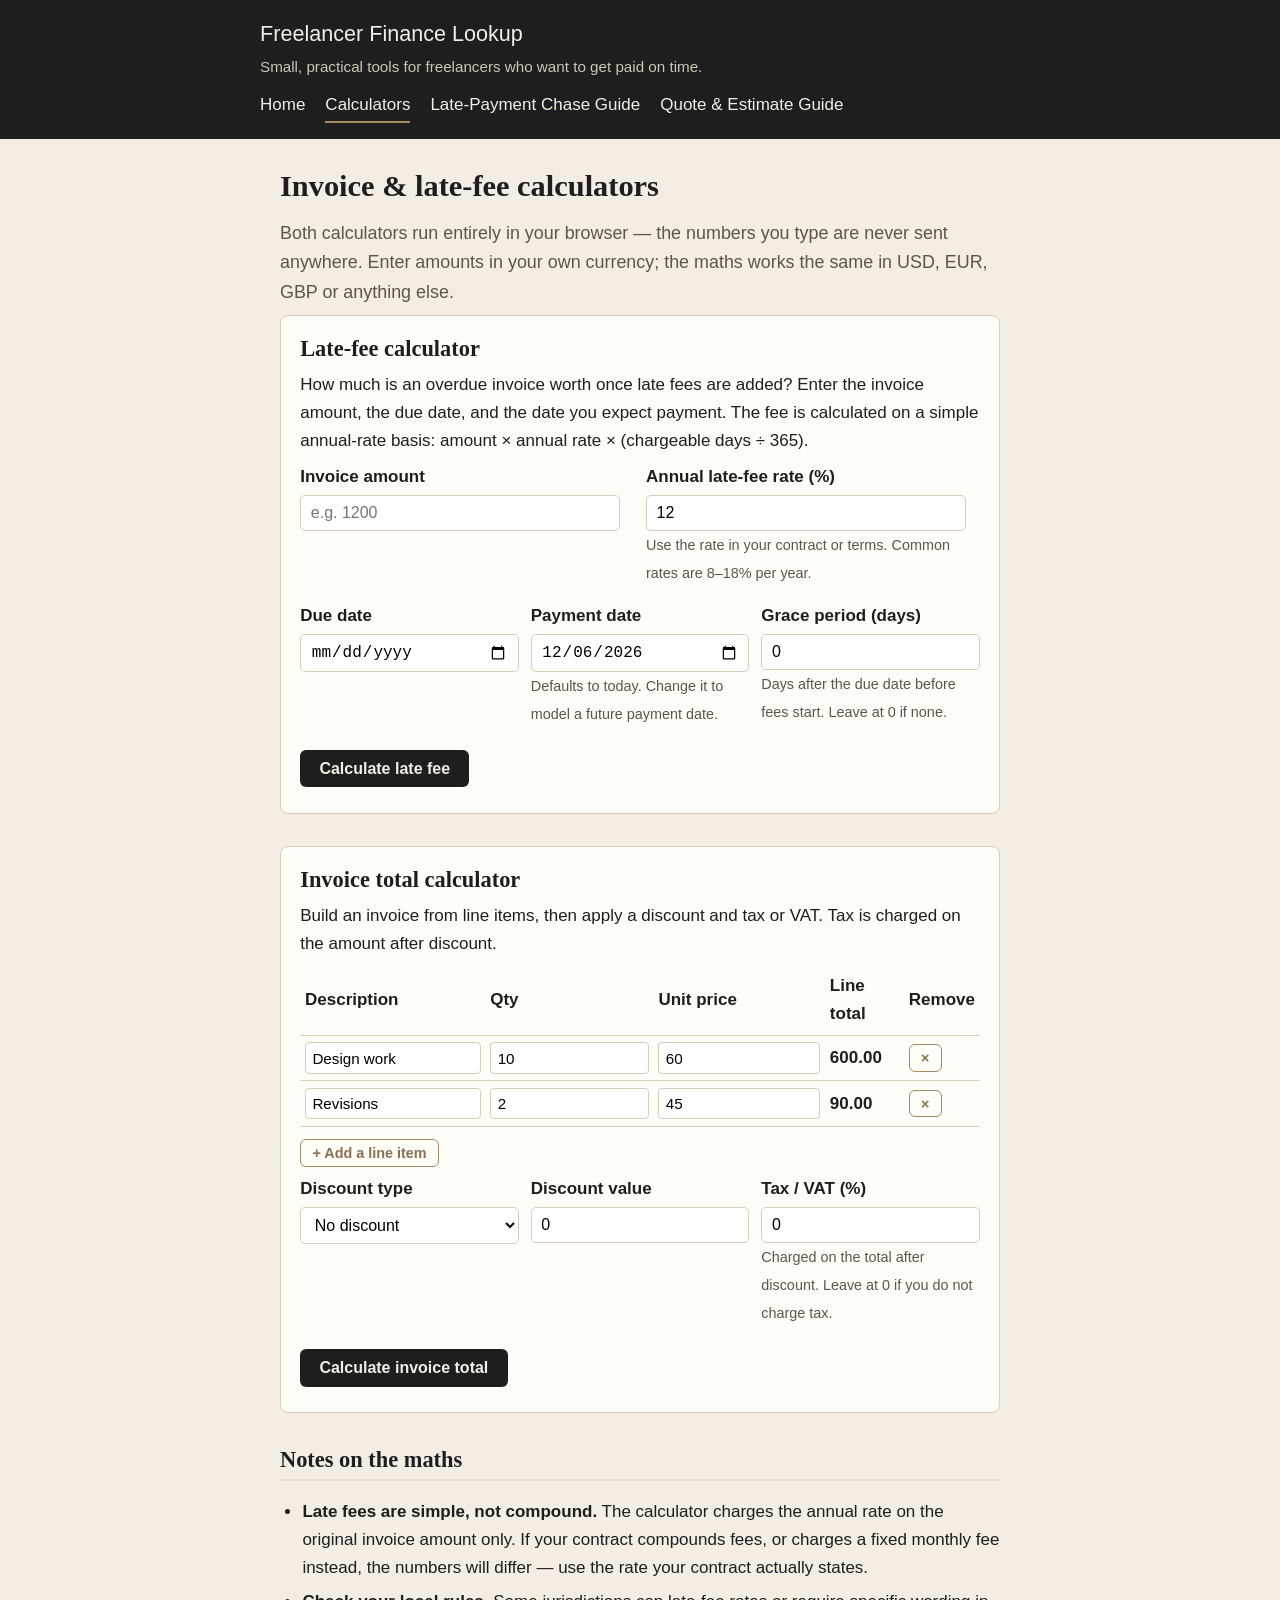
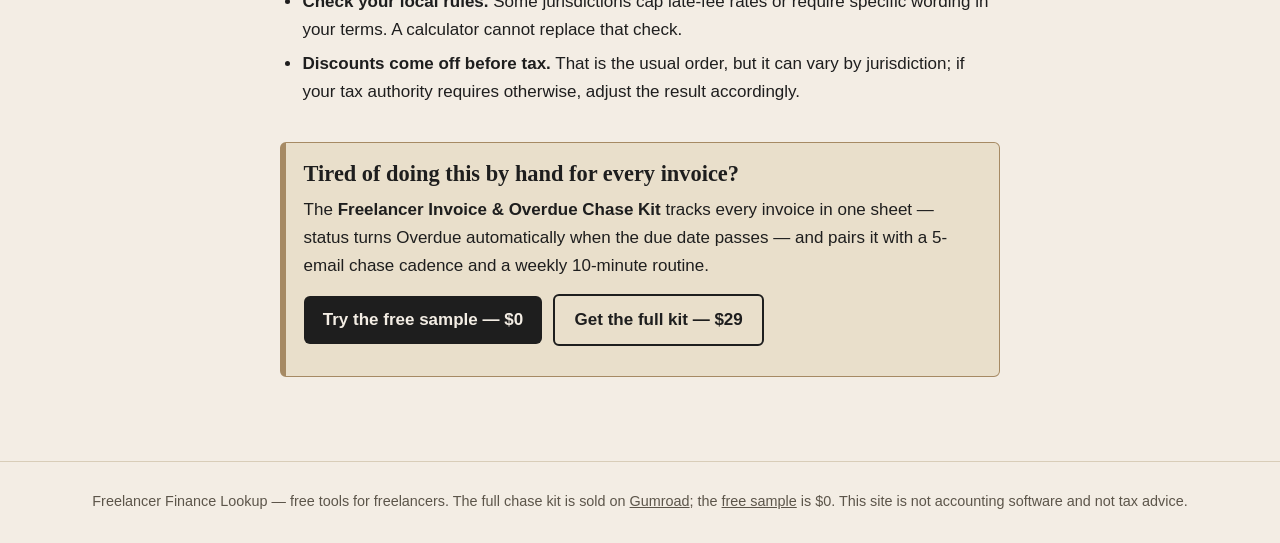
==== calculators.html @ ab3d8804 "Initial site: freelancer invoice tools" ====
<!DOCTYPE html>
<html lang="en">
<head>
<meta charset="utf-8">
<meta name="viewport" content="width=device-width, initial-scale=1">
<title>Invoice &amp; Late-Fee Calculators for Freelancers — Freelancer Finance Lookup</title>
<meta name="description" content="Free calculators for freelancers: work out late fees on an overdue invoice from the due date and your annual rate, and build an invoice total with line items, discount and tax or VAT.">
<link rel="stylesheet" href="styles.css">
</head>
<body>
<header class="site-header">
  <div class="wrap">
    <p class="site-title"><a href="index.html">Freelancer Finance Lookup</a></p>
    <p class="site-tagline">Small, practical tools for freelancers who want to get paid on time.</p>
    <nav class="site-nav" aria-label="Main navigation">
      <a href="index.html">Home</a>
      <a href="calculators.html" aria-current="page">Calculators</a>
      <a href="chase-guide.html">Late-Payment Chase Guide</a>
      <a href="quote-guide.html">Quote &amp; Estimate Guide</a>
    </nav>
  </div>
</header>

<main>
  <h1>Invoice &amp; late-fee calculators</h1>
  <p class="lede">Both calculators run entirely in your browser — the numbers you type are never sent anywhere. Enter amounts in your own currency; the maths works the same in USD, EUR, GBP or anything else.</p>

  <section class="calc" aria-labelledby="late-fee-heading">
    <h2 id="late-fee-heading">Late-fee calculator</h2>
    <p>How much is an overdue invoice worth once late fees are added? Enter the invoice amount, the due date, and the date you expect payment. The fee is calculated on a simple annual-rate basis: amount &times; annual rate &times; (chargeable days &divide; 365).</p>
    <form id="late-fee-form">
      <div class="field-row">
        <div class="field">
          <label for="lf-amount">Invoice amount</label>
          <input type="number" id="lf-amount" min="0" step="0.01" placeholder="e.g. 1200" required>
        </div>
        <div class="field">
          <label for="lf-rate">Annual late-fee rate (%)</label>
          <input type="number" id="lf-rate" min="0" step="0.1" value="12" required>
          <span class="hint">Use the rate in your contract or terms. Common rates are 8–18% per year.</span>
        </div>
      </div>
      <div class="field-row">
        <div class="field">
          <label for="lf-due">Due date</label>
          <input type="date" id="lf-due" required>
        </div>
        <div class="field">
          <label for="lf-paid">Payment date</label>
          <input type="date" id="lf-paid" required>
          <span class="hint">Defaults to today. Change it to model a future payment date.</span>
        </div>
        <div class="field">
          <label for="lf-grace">Grace period (days)</label>
          <input type="number" id="lf-grace" min="0" step="1" value="0">
          <span class="hint">Days after the due date before fees start. Leave at 0 if none.</span>
        </div>
      </div>
      <p><button type="submit">Calculate late fee</button></p>
    </form>
    <div class="result" id="late-fee-result" hidden aria-live="polite"></div>
  </section>

  <section class="calc" aria-labelledby="invoice-total-heading">
    <h2 id="invoice-total-heading">Invoice total calculator</h2>
    <p>Build an invoice from line items, then apply a discount and tax or VAT. Tax is charged on the amount after discount.</p>
    <form id="invoice-form">
      <table class="line-items" aria-label="Invoice line items">
        <thead>
          <tr>
            <th scope="col">Description</th>
            <th scope="col">Qty</th>
            <th scope="col">Unit price</th>
            <th scope="col">Line total</th>
            <th scope="col"><span class="hint">Remove</span></th>
          </tr>
        </thead>
        <tbody id="line-items-body">
          <tr>
            <td><input type="text" value="Design work" aria-label="Line item description"></td>
            <td><input type="number" class="qty" min="0" step="0.01" value="10" aria-label="Quantity"></td>
            <td><input type="number" class="price" min="0" step="0.01" value="60" aria-label="Unit price"></td>
            <td class="line-total">600.00</td>
            <td><button type="button" class="small remove-row" aria-label="Remove this line">&times;</button></td>
          </tr>
          <tr>
            <td><input type="text" value="Revisions" aria-label="Line item description"></td>
            <td><input type="number" class="qty" min="0" step="0.01" value="2" aria-label="Quantity"></td>
            <td><input type="number" class="price" min="0" step="0.01" value="45" aria-label="Unit price"></td>
            <td class="line-total">90.00</td>
            <td><button type="button" class="small remove-row" aria-label="Remove this line">&times;</button></td>
          </tr>
        </tbody>
      </table>
      <p><button type="button" class="small" id="add-row">+ Add a line item</button></p>
      <div class="field-row">
        <div class="field">
          <label for="inv-discount-type">Discount type</label>
          <select id="inv-discount-type">
            <option value="none">No discount</option>
            <option value="percent">Percentage (%)</option>
            <option value="fixed">Fixed amount</option>
          </select>
        </div>
        <div class="field">
          <label for="inv-discount-value">Discount value</label>
          <input type="number" id="inv-discount-value" min="0" step="0.01" value="0">
        </div>
        <div class="field">
          <label for="inv-tax">Tax / VAT (%)</label>
          <input type="number" id="inv-tax" min="0" step="0.1" value="0">
          <span class="hint">Charged on the total after discount. Leave at 0 if you do not charge tax.</span>
        </div>
      </div>
      <p><button type="submit">Calculate invoice total</button></p>
    </form>
    <div class="result" id="invoice-result" hidden aria-live="polite"></div>
  </section>

  <section aria-labelledby="notes-heading">
    <h2 id="notes-heading">Notes on the maths</h2>
    <ul>
      <li><strong>Late fees are simple, not compound.</strong> The calculator charges the annual rate on the original invoice amount only. If your contract compounds fees, or charges a fixed monthly fee instead, the numbers will differ — use the rate your contract actually states.</li>
      <li><strong>Check your local rules.</strong> Some jurisdictions cap late-fee rates or require specific wording in your terms. A calculator cannot replace that check.</li>
      <li><strong>Discounts come off before tax.</strong> That is the usual order, but it can vary by jurisdiction; if your tax authority requires otherwise, adjust the result accordingly.</li>
    </ul>
  </section>

  <section class="cta" aria-labelledby="kit-heading">
    <h2 id="kit-heading">Tired of doing this by hand for every invoice?</h2>
    <p>The <strong>Freelancer Invoice &amp; Overdue Chase Kit</strong> tracks every invoice in one sheet — status turns Overdue automatically when the due date passes — and pairs it with a 5-email chase cadence and a weekly 10-minute routine.</p>
    <p><a class="cta-button" href="https://kitkit2.gumroad.com/l/rjaklp">Try the free sample — $0</a>
    <a class="cta-button secondary" href="https://kitkit2.gumroad.com/l/wztca">Get the full kit — $29</a></p>
  </section>
</main>

<footer class="site-footer">
  <p>Freelancer Finance Lookup — free tools for freelancers. The full chase kit is sold on <a href="https://kitkit2.gumroad.com/l/wztca">Gumroad</a>; the <a href="https://kitkit2.gumroad.com/l/rjaklp">free sample</a> is $0. This site is not accounting software and not tax advice.</p>
</footer>

<script>
/* Pure calculation functions — no DOM access, so they can be tested headlessly. */
function computeLateFee(amount, dueDate, paidDate, annualRatePercent, graceDays) {
  var MS_PER_DAY = 24 * 60 * 60 * 1000;
  var due = new Date(dueDate + "T00:00:00");
  var paid = new Date(paidDate + "T00:00:00");
  if (isNaN(due.getTime()) || isNaN(paid.getTime())) return { error: "Please enter valid dates." };
  if (!(amount >= 0) || !(annualRatePercent >= 0) || !(graceDays >= 0)) {
    return { error: "Amount, rate and grace days must be zero or more." };
  }
  var rawDays = Math.floor((paid.getTime() - due.getTime()) / MS_PER_DAY);
  var daysOverdue = Math.max(0, rawDays);
  var chargeableDays = Math.max(0, daysOverdue - graceDays);
  var fee = amount * (annualRatePercent / 100) * (chargeableDays / 365);
  return {
    daysOverdue: daysOverdue,
    chargeableDays: chargeableDays,
    fee: Math.round(fee * 100) / 100,
    total: Math.round((amount + fee) * 100) / 100
  };
}

function computeInvoiceTotal(lines, discountType, discountValue, taxPercent) {
  var subtotal = 0;
  for (var i = 0; i < lines.length; i++) {
    var qty = lines[i].qty, price = lines[i].price;
    if (!(qty >= 0) || !(price >= 0)) return { error: "Quantities and prices must be zero or more." };
    subtotal += qty * price;
  }
  var discount = 0;
  if (discountType === "percent") {
    if (!(discountValue >= 0) || discountValue > 100) return { error: "A percentage discount must be between 0 and 100." };
    discount = subtotal * (discountValue / 100);
  } else if (discountType === "fixed") {
    if (!(discountValue >= 0)) return { error: "A fixed discount must be zero or more." };
    discount = Math.min(discountValue, subtotal);
  }
  var taxable = subtotal - discount;
  if (!(taxPercent >= 0)) return { error: "Tax rate must be zero or more." };
  var tax = taxable * (taxPercent / 100);
  var round2 = function (n) { return Math.round(n * 100) / 100; };
  return {
    subtotal: round2(subtotal),
    discount: round2(discount),
    tax: round2(tax),
    total: round2(taxable + tax)
  };
}

function money(n) {
  return n.toLocaleString("en-US", { minimumFractionDigits: 2, maximumFractionDigits: 2 });
}

/* DOM wiring — only runs in a browser. */
if (typeof document !== "undefined") {
  document.addEventListener("DOMContentLoaded", function () {
    var today = new Date().toISOString().slice(0, 10);
    var paidInput = document.getElementById("lf-paid");
    if (paidInput && !paidInput.value) paidInput.value = today;

    /* --- Late-fee form --- */
    var lfForm = document.getElementById("late-fee-form");
    var lfResult = document.getElementById("late-fee-result");
    lfForm.addEventListener("submit", function (e) {
      e.preventDefault();
      var amount = parseFloat(document.getElementById("lf-amount").value);
      var rate = parseFloat(document.getElementById("lf-rate").value);
      var grace = parseFloat(document.getElementById("lf-grace").value) || 0;
      var due = document.getElementById("lf-due").value;
      var paid = document.getElementById("lf-paid").value;
      if (isNaN(amount) || isNaN(rate) || !due || !paid) {
        lfResult.hidden = false;
        lfResult.innerHTML = '<p class="error">Please fill in the amount, rate and both dates.</p>';
        return;
      }
      var r = computeLateFee(amount, due, paid, rate, grace);
      lfResult.hidden = false;
      if (r.error) {
        lfResult.innerHTML = '<p class="error">' + r.error + '</p>';
        return;
      }
      if (r.daysOverdue === 0) {
        lfResult.innerHTML = "<p><strong>Not overdue.</strong> The payment date is on or before the due date, so no late fee applies.</p>";
        return;
      }
      lfResult.innerHTML =
        "<dl>" +
        "<dt>Days overdue</dt><dd>" + r.daysOverdue + "</dd>" +
        "<dt>Chargeable days (after grace period)</dt><dd>" + r.chargeableDays + "</dd>" +
        "<dt>Late fee</dt><dd>" + money(r.fee) + "</dd>" +
        "</dl>" +
        '<p class="total-line">Total due: ' + money(r.total) + '</p>';
    });

    /* --- Invoice form --- */
    var invForm = document.getElementById("invoice-form");
    var invResult = document.getElementById("invoice-result");
    var tbody = document.getElementById("line-items-body");

    function refreshLineTotals() {
      var rows = tbody.querySelectorAll("tr");
      rows.forEach(function (row) {
        var qty = parseFloat(row.querySelector(".qty").value) || 0;
        var price = parseFloat(row.querySelector(".price").value) || 0;
        row.querySelector(".line-total").textContent = money(qty * price);
      });
    }
    tbody.addEventListener("input", refreshLineTotals);

    document.getElementById("add-row").addEventListener("click", function () {
      var row = document.createElement("tr");
      row.innerHTML =
        '<td><input type="text" value="" aria-label="Line item description"></td>' +
        '<td><input type="number" class="qty" min="0" step="0.01" value="1" aria-label="Quantity"></td>' +
        '<td><input type="number" class="price" min="0" step="0.01" value="0" aria-label="Unit price"></td>' +
        '<td class="line-total">0.00</td>' +
        '<td><button type="button" class="small remove-row" aria-label="Remove this line">&times;</button></td>';
      tbody.appendChild(row);
    });

    tbody.addEventListener("click", function (e) {
      if (e.target && e.target.classList.contains("remove-row")) {
        var rows = tbody.querySelectorAll("tr");
        if (rows.length > 1) e.target.closest("tr").remove();
      }
    });

    invForm.addEventListener("submit", function (e) {
      e.preventDefault();
      var lines = [];
      tbody.querySelectorAll("tr").forEach(function (row) {
        lines.push({
          qty: parseFloat(row.querySelector(".qty").value),
          price: parseFloat(row.querySelector(".price").value)
        });
      });
      var discountType = document.getElementById("inv-discount-type").value;
      var discountValue = parseFloat(document.getElementById("inv-discount-value").value) || 0;
      var tax = parseFloat(document.getElementById("inv-tax").value);
      if (lines.some(function (l) { return isNaN(l.qty) || isNaN(l.price); }) || isNaN(tax)) {
        invResult.hidden = false;
        invResult.innerHTML = '<p class="error">Please fill in every quantity, price and the tax rate.</p>';
        return;
      }
      var r = computeInvoiceTotal(lines, discountType, discountValue, tax);
      invResult.hidden = false;
      if (r.error) {
        invResult.innerHTML = '<p class="error">' + r.error + '</p>';
        return;
      }
      invResult.innerHTML =
        "<dl>" +
        "<dt>Subtotal</dt><dd>" + money(r.subtotal) + "</dd>" +
        "<dt>Discount</dt><dd>&minus;" + money(r.discount) + "</dd>" +
        "<dt>Tax / VAT</dt><dd>" + money(r.tax) + "</dd>" +
        "</dl>" +
        '<p class="total-line">Invoice total: ' + money(r.total) + '</p>';
    });
  });
}
</script>
</body>
</html>
---- styles.css ----
/* Freelancer Finance Lookup — shared styles.
   Palette: paper #F3EDE4, ink #1E1E1E, tan #A68A64. CSS only, no images. */

:root {
  --paper: #F3EDE4;
  --card: #FFFDF8;
  --ink: #1E1E1E;
  --muted: #5C554A;
  --tan: #A68A64;
  --tan-dark: #8A7050;
  --tan-light: #E9DFCB;
  --border: #D8CDB8;
  --green: #2E6B3A;
}

* { box-sizing: border-box; }

body {
  margin: 0;
  background: var(--paper);
  color: var(--ink);
  font-family: -apple-system, BlinkMacSystemFont, "Segoe UI", Roboto, Helvetica, Arial, sans-serif;
  font-size: 17px;
  line-height: 1.65;
}

h1, h2, h3 {
  font-family: Georgia, "Times New Roman", serif;
  line-height: 1.3;
}

a { color: var(--tan-dark); }
a:hover { color: var(--ink); }

/* --- Header / nav --- */
.site-header {
  background: var(--ink);
  color: var(--paper);
  padding: 1rem 1.25rem;
}
.site-header .wrap {
  max-width: 760px;
  margin: 0 auto;
}
.site-title {
  margin: 0;
  font-size: 1.35rem;
}
.site-title a {
  color: var(--paper);
  text-decoration: none;
}
.site-title a:hover { color: var(--tan-light); }
.site-tagline {
  margin: 0.15rem 0 0.75rem;
  color: #CFC6B4;
  font-size: 0.95rem;
}
.site-nav {
  display: flex;
  flex-wrap: wrap;
  gap: 0.25rem 1.25rem;
}
.site-nav a {
  color: var(--paper);
  text-decoration: none;
  border-bottom: 2px solid transparent;
  padding-bottom: 2px;
}
.site-nav a:hover, .site-nav a[aria-current="page"] {
  border-bottom-color: var(--tan);
}

/* --- Layout --- */
main {
  max-width: 760px;
  margin: 0 auto;
  padding: 1.5rem 1.25rem 3rem;
}
section { margin-bottom: 2.25rem; }
h1 { font-size: 1.9rem; margin: 0.25rem 0 0.75rem; }
h2 { font-size: 1.4rem; margin: 1.75rem 0 0.5rem; border-bottom: 2px solid var(--tan-light); padding-bottom: 0.3rem; }
h3 { font-size: 1.15rem; margin: 1.25rem 0 0.4rem; }
p { margin: 0.5rem 0; }
ul, ol { padding-left: 1.4rem; }
li { margin-bottom: 0.35rem; }
.lede { font-size: 1.12rem; color: var(--muted); }

/* --- Cards (home index) --- */
.tool-grid {
  display: grid;
  grid-template-columns: 1fr;
  gap: 1rem;
}
@media (min-width: 600px) {
  .tool-grid { grid-template-columns: 1fr 1fr; }
}
.tool-card {
  background: var(--card);
  border: 1px solid var(--border);
  border-radius: 8px;
  padding: 1rem 1.1rem;
}
.tool-card h3 { margin-top: 0; }
.tool-card h3 a { color: var(--ink); text-decoration: none; }
.tool-card h3 a:hover { color: var(--tan-dark); }
.tool-card p { margin: 0.3rem 0 0.6rem; font-size: 0.97rem; }

/* --- Product callout --- */
.cta {
  background: var(--tan-light);
  border: 1px solid var(--tan);
  border-left: 6px solid var(--tan);
  border-radius: 6px;
  padding: 1rem 1.1rem;
}
.cta h2, .cta h3 { border: none; margin-top: 0; padding: 0; }
.cta .price { font-weight: bold; }
.cta-button {
  display: inline-block;
  background: var(--ink);
  color: var(--paper);
  text-decoration: none;
  font-weight: bold;
  padding: 0.6rem 1.2rem;
  border-radius: 6px;
  margin: 0.4rem 0.4rem 0.4rem 0;
}
.cta-button:hover { background: var(--tan-dark); color: var(--paper); }
.cta-button.secondary {
  background: transparent;
  color: var(--ink);
  border: 2px solid var(--ink);
}
.cta-button.secondary:hover { background: var(--ink); color: var(--paper); }

/* --- Steps / cadence --- */
.step-list { list-style: none; padding: 0; }
.step-list li {
  background: var(--card);
  border: 1px solid var(--border);
  border-radius: 6px;
  padding: 0.8rem 1rem;
  margin-bottom: 0.75rem;
}
.step-list .step-when {
  display: block;
  font-weight: bold;
  color: var(--tan-dark);
  font-size: 0.95rem;
  text-transform: uppercase;
  letter-spacing: 0.03em;
}

/* --- Forms / calculators --- */
.calc {
  background: var(--card);
  border: 1px solid var(--border);
  border-radius: 8px;
  padding: 1.1rem 1.2rem;
  margin-bottom: 2rem;
}
.calc h2 { border: none; margin-top: 0; padding: 0; }
.field { margin-bottom: 0.9rem; }
.field label { display: block; font-weight: bold; margin-bottom: 0.25rem; }
.field .hint { font-weight: normal; color: var(--muted); font-size: 0.9rem; }
.field input, .field select {
  width: 100%;
  max-width: 320px;
  padding: 0.5rem 0.6rem;
  font-size: 1rem;
  border: 1px solid var(--border);
  border-radius: 5px;
  background: #fff;
}
.field-row { display: flex; flex-wrap: wrap; gap: 0.75rem; }
.field-row .field { flex: 1 1 140px; }
button {
  font-size: 1rem;
  font-weight: bold;
  background: var(--ink);
  color: var(--paper);
  border: none;
  border-radius: 6px;
  padding: 0.6rem 1.2rem;
  cursor: pointer;
}
button:hover { background: var(--tan-dark); }
button.small {
  background: transparent;
  color: var(--tan-dark);
  border: 1px solid var(--tan);
  padding: 0.3rem 0.7rem;
  font-size: 0.9rem;
}
button.small:hover { background: var(--tan-light); color: var(--ink); }
.result {
  margin-top: 1rem;
  padding: 0.9rem 1rem;
  border: 1px solid var(--tan);
  border-left: 6px solid var(--tan);
  border-radius: 6px;
  background: var(--paper);
}
.result[hidden] { display: none; }
.result .total-line { font-size: 1.25rem; font-weight: bold; }
.result dl { margin: 0.4rem 0 0; }
.result dt { font-weight: bold; display: inline; }
.result dt::after { content: ": "; }
.result dd { display: inline; margin: 0; }
.result dd::after { content: ""; display: block; margin-bottom: 0.25rem; }
.error { color: #9B2C2C; font-weight: bold; }

table.line-items { width: 100%; border-collapse: collapse; margin-bottom: 0.75rem; }
table.line-items th, table.line-items td {
  border-bottom: 1px solid var(--border);
  padding: 0.4rem 0.3rem;
  text-align: left;
  vertical-align: middle;
}
table.line-items input { width: 100%; padding: 0.4rem; font-size: 0.95rem; border: 1px solid var(--border); border-radius: 4px; }
table.line-items .line-total { font-weight: bold; white-space: nowrap; }
@media (max-width: 560px) {
  table.line-items th:nth-child(1), table.line-items td:nth-child(1) { width: 34%; }
}

/* --- Footer --- */
.site-footer {
  border-top: 1px solid var(--border);
  padding: 1.25rem;
  color: var(--muted);
  font-size: 0.9rem;
  text-align: center;
}
.site-footer a { color: var(--muted); }
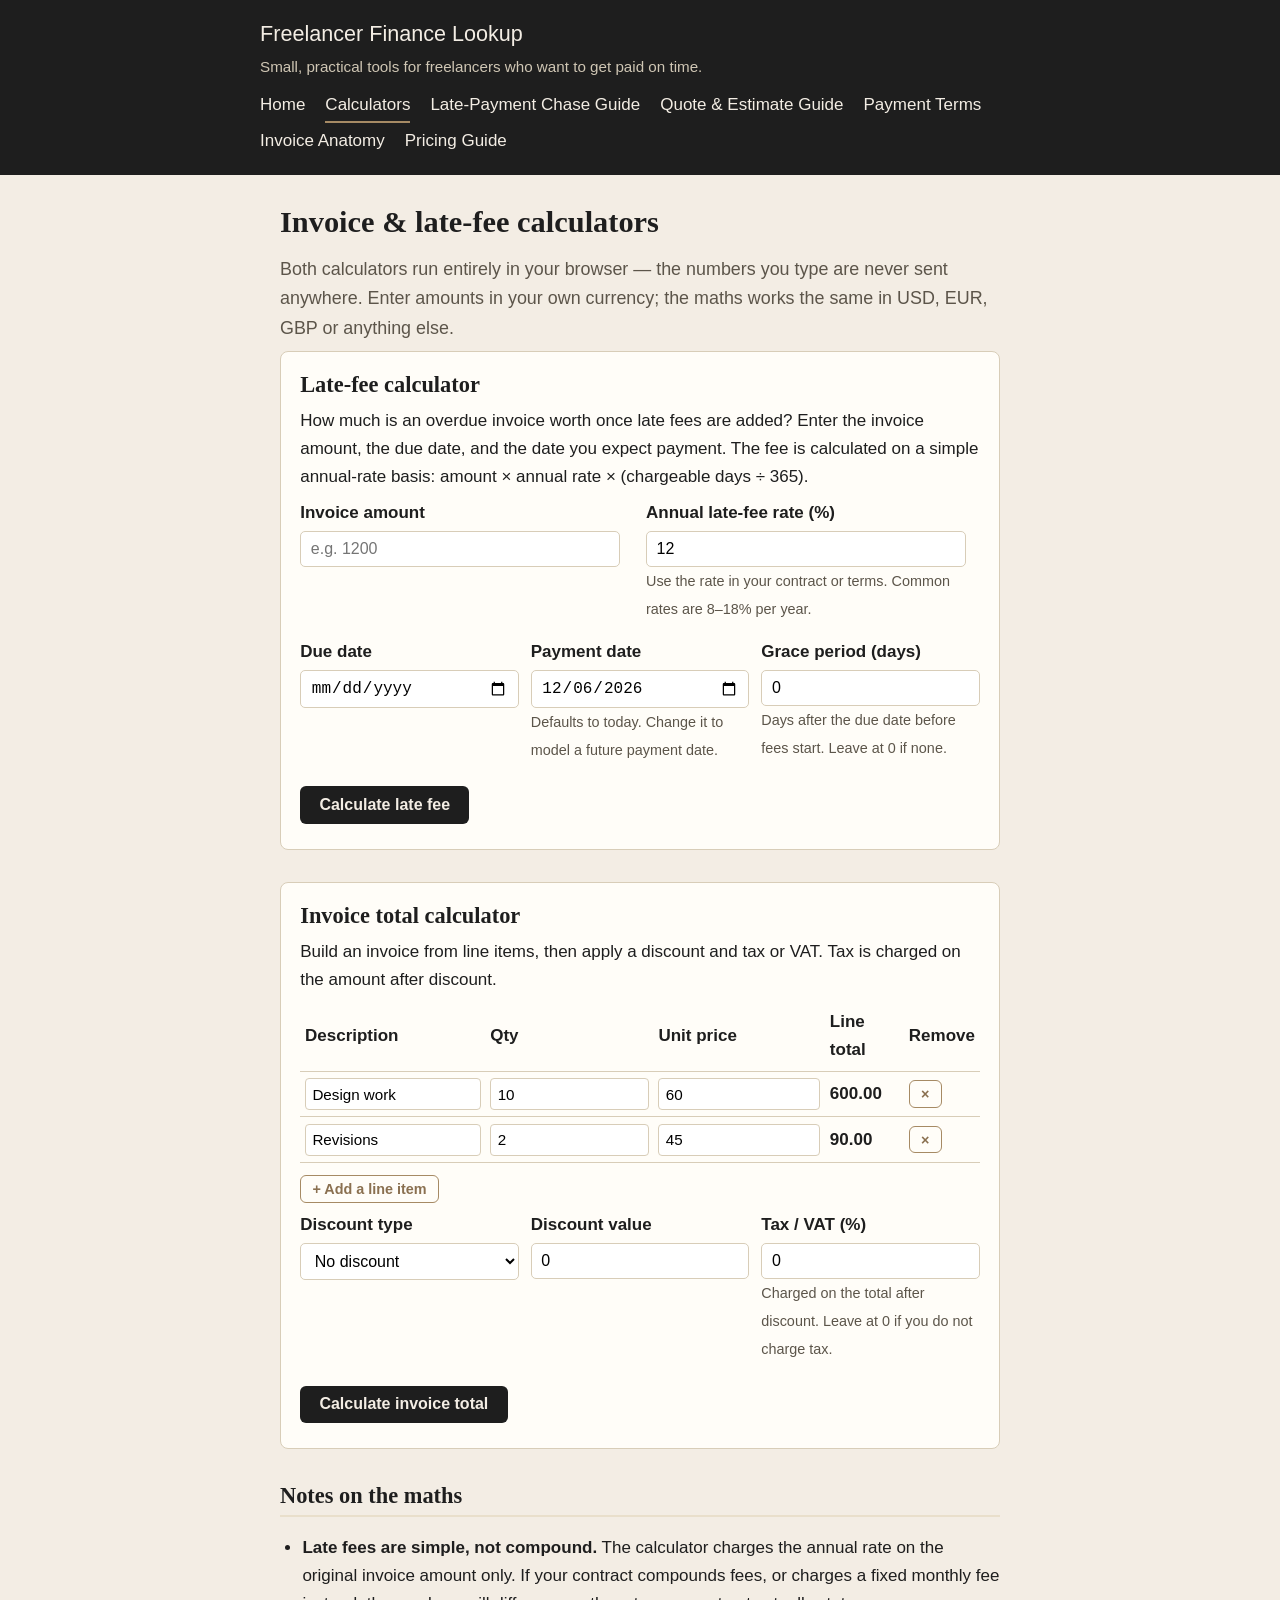
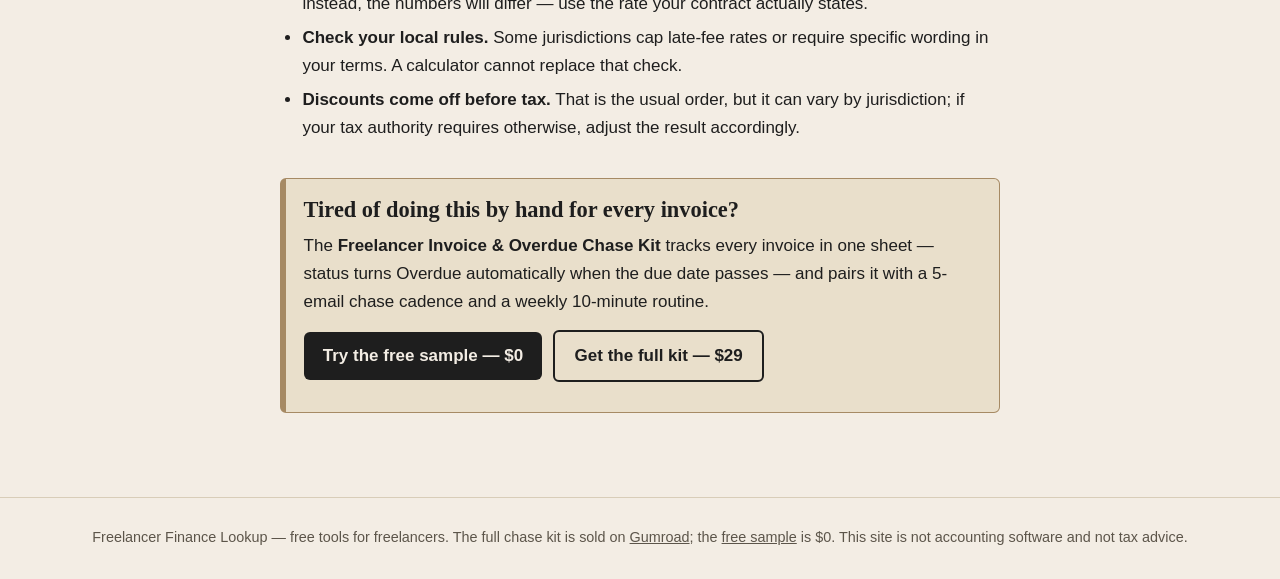
==== commit 35f45d7f: "Add 3 guides: payment terms, invoice anatomy, pricing" ====
--- a/calculators.html
+++ b/calculators.html
@@ -17,6 +17,9 @@
       <a href="calculators.html" aria-current="page">Calculators</a>
       <a href="chase-guide.html">Late-Payment Chase Guide</a>
       <a href="quote-guide.html">Quote &amp; Estimate Guide</a>
+      <a href="payment-terms.html">Payment Terms</a>
+      <a href="invoice-anatomy.html">Invoice Anatomy</a>
+      <a href="pricing-freelance-work.html">Pricing Guide</a>
     </nav>
   </div>
 </header>
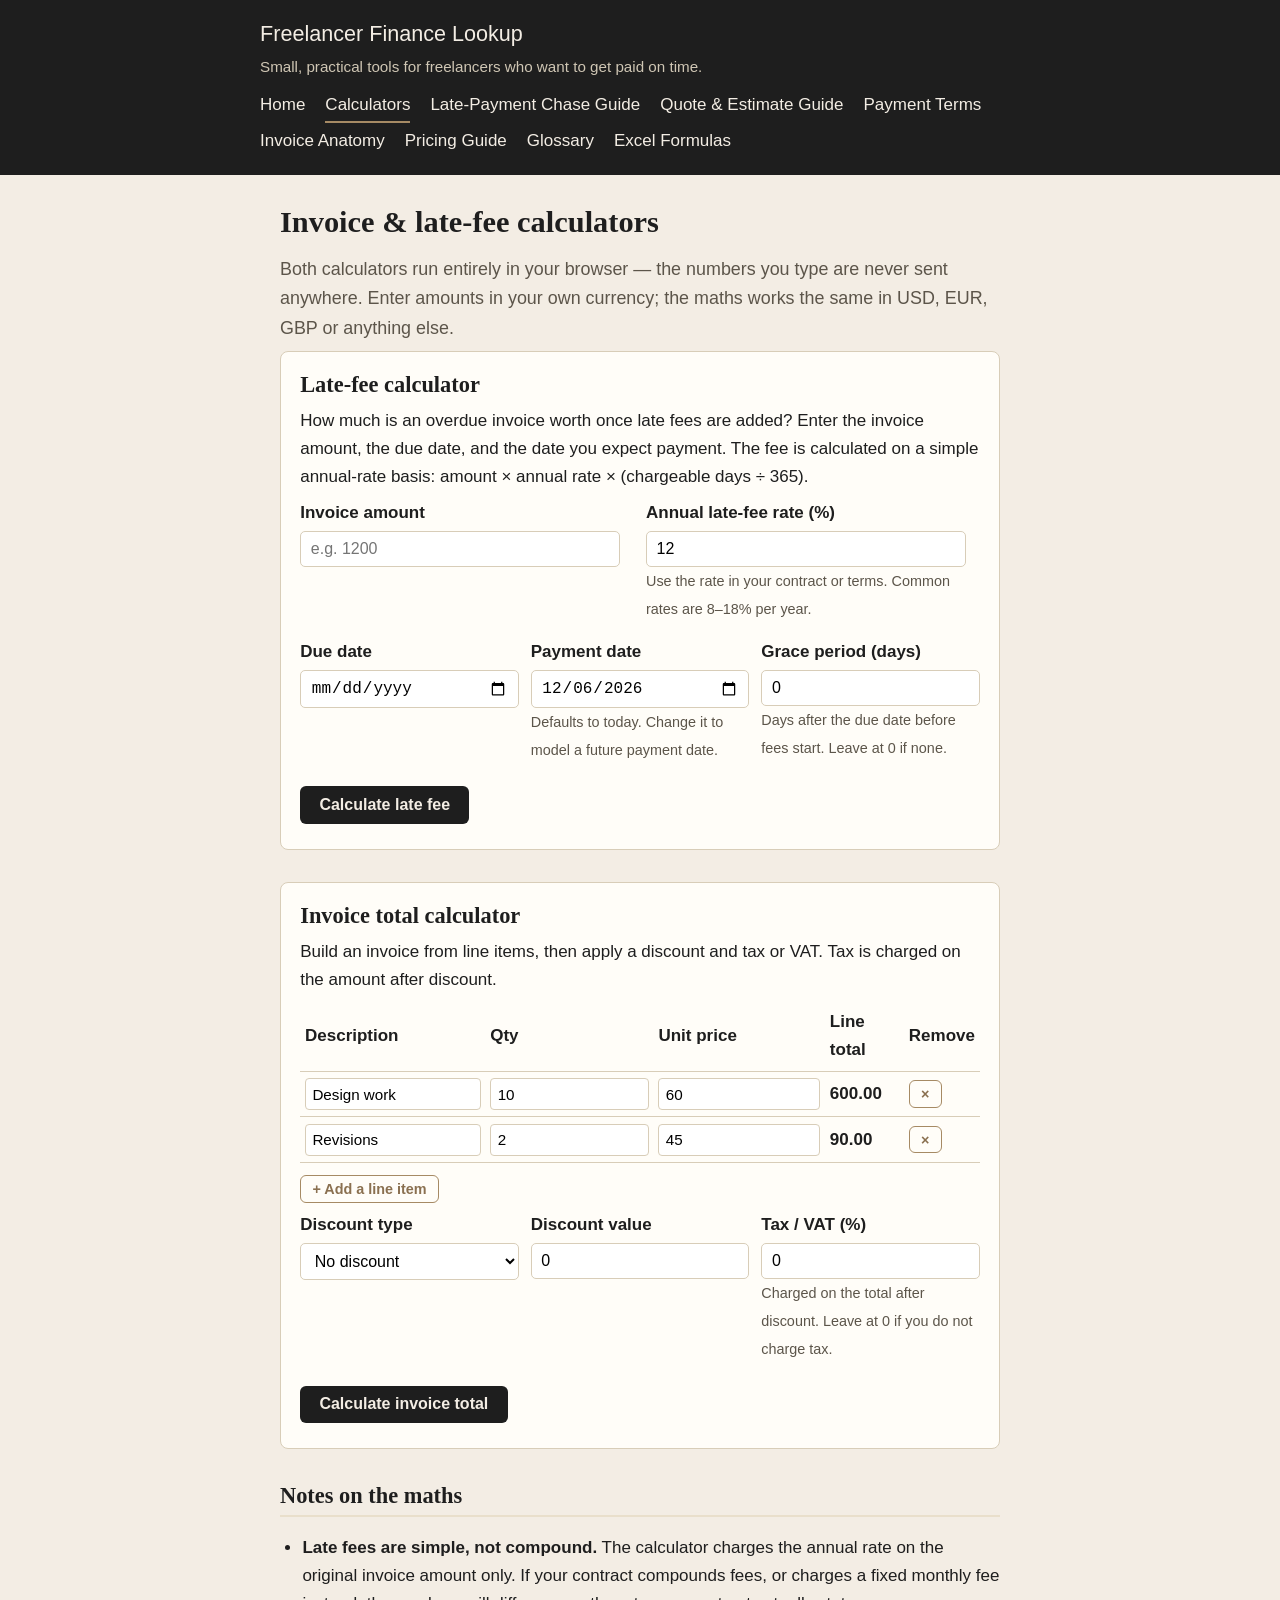
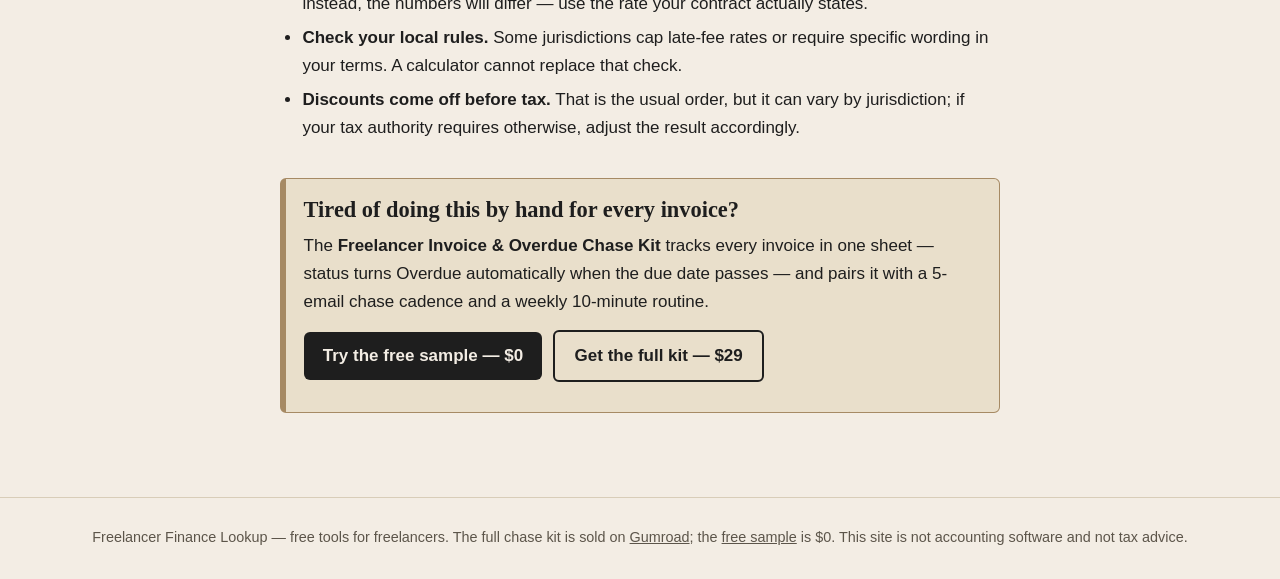
==== commit ebc88a41: "Add glossary and Excel formulas pages" ====
--- a/calculators.html
+++ b/calculators.html
@@ -20,6 +20,8 @@
       <a href="payment-terms.html">Payment Terms</a>
       <a href="invoice-anatomy.html">Invoice Anatomy</a>
       <a href="pricing-freelance-work.html">Pricing Guide</a>
+      <a href="glossary.html">Glossary</a>
+      <a href="excel-formulas.html">Excel Formulas</a>
     </nav>
   </div>
 </header>
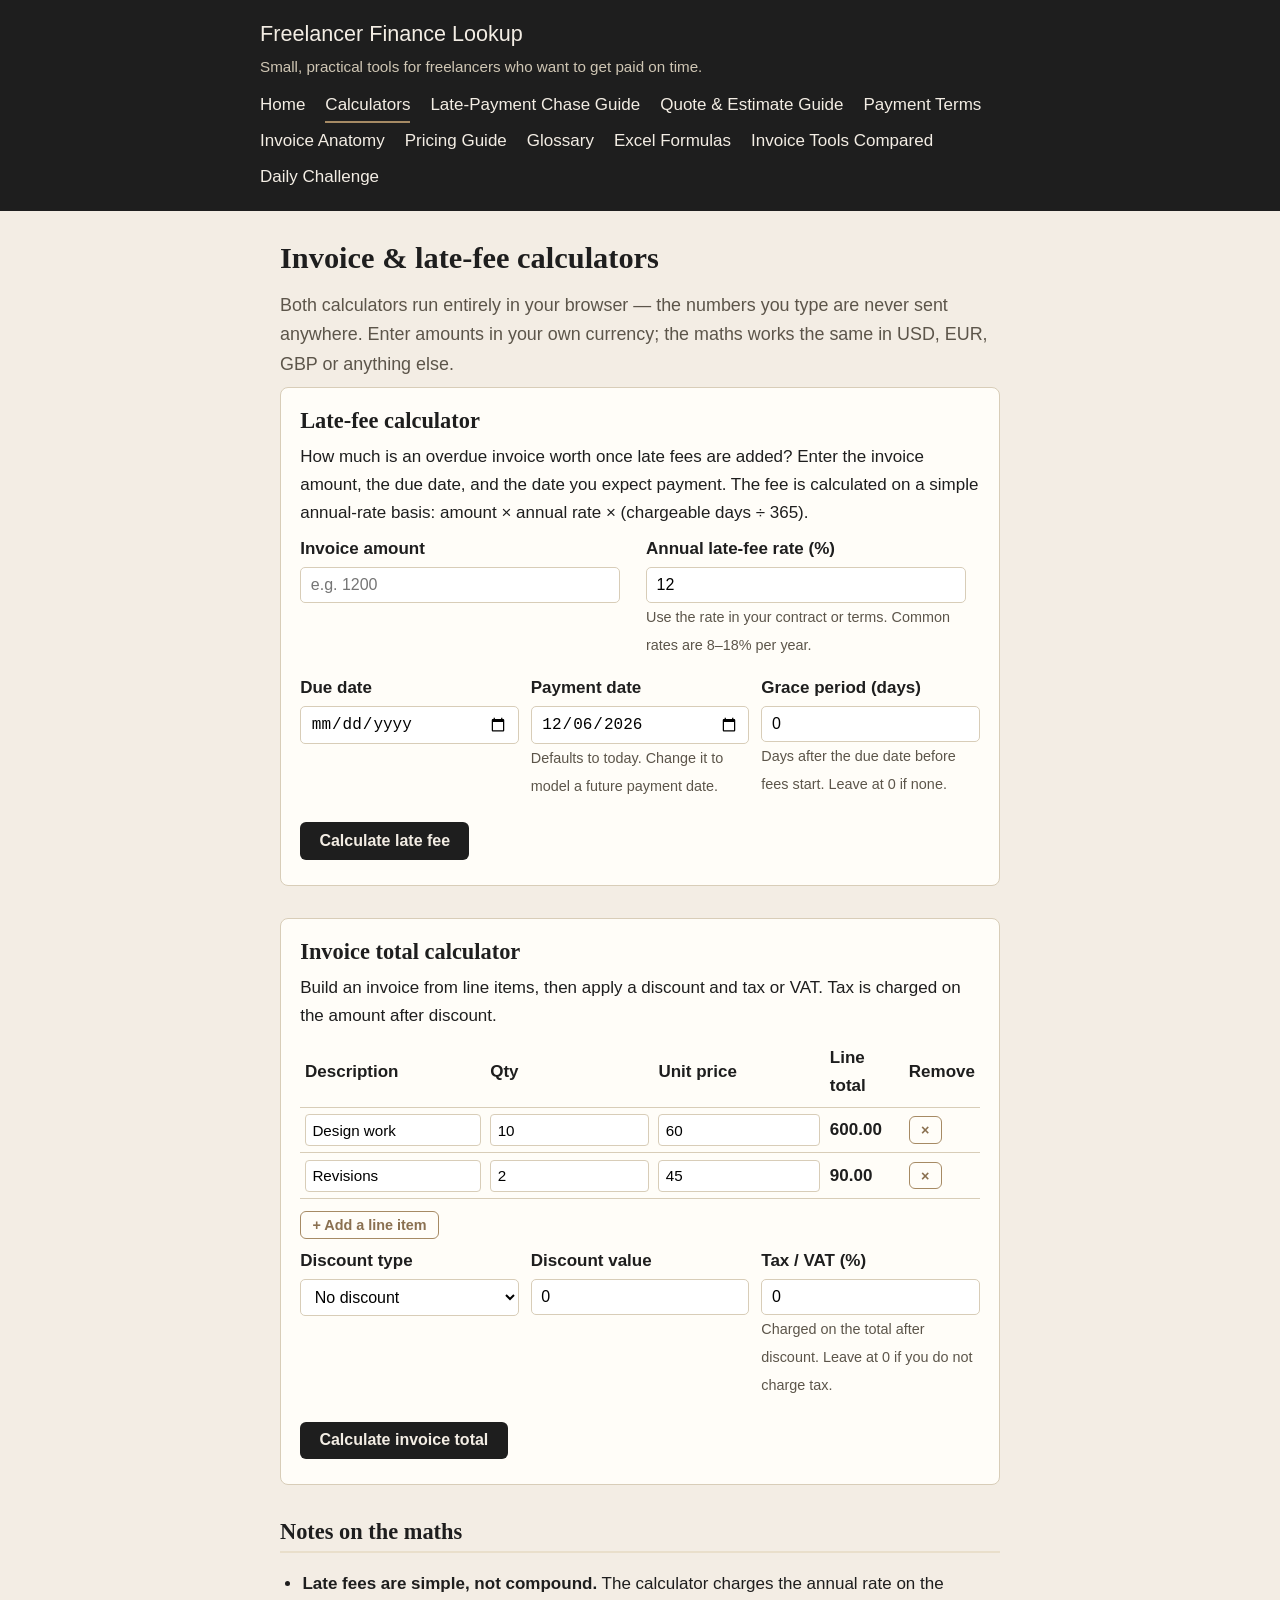
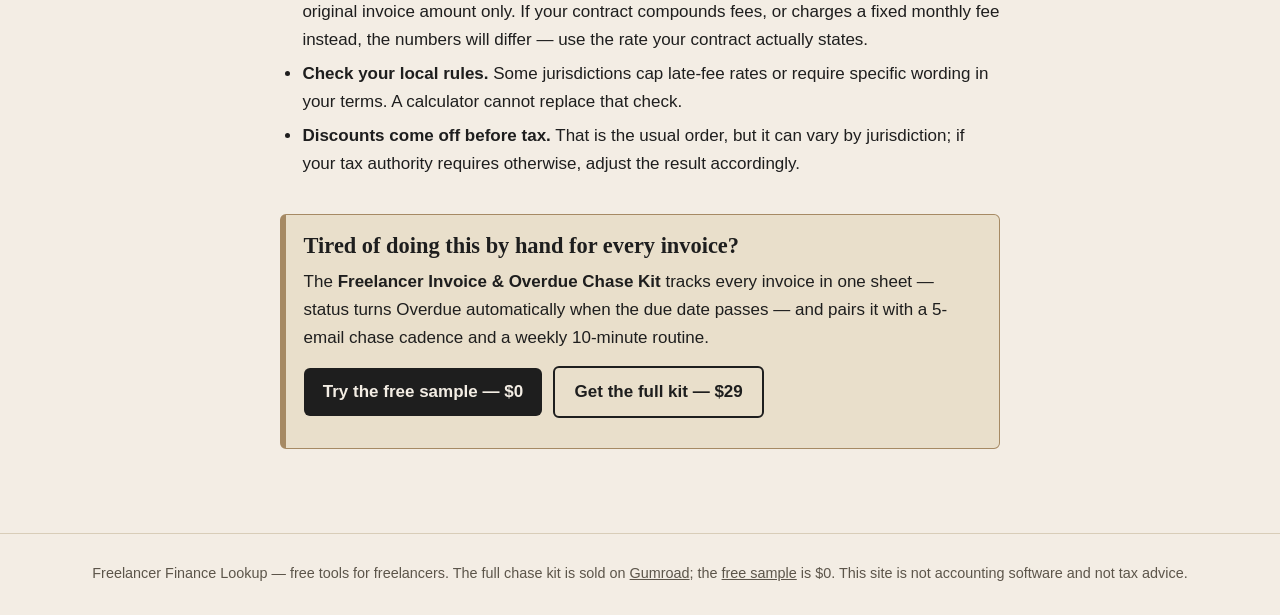
==== commit f349670e: "Add comparison + daily-challenge pages (K2-7, K2-8); 11 pages total" ====
--- a/calculators.html
+++ b/calculators.html
@@ -22,6 +22,8 @@
       <a href="pricing-freelance-work.html">Pricing Guide</a>
       <a href="glossary.html">Glossary</a>
       <a href="excel-formulas.html">Excel Formulas</a>
+          <a href="invoice-tools-compared.html">Invoice Tools Compared</a>
+      <a href="daily-challenge.html">Daily Challenge</a>
     </nav>
   </div>
 </header>
--- a/styles.css
+++ b/styles.css
@@ -224,6 +224,37 @@
   table.line-items th:nth-child(1), table.line-items td:nth-child(1) { width: 34%; }
 }
 
+/* --- Comparison table --- */
+.table-scroll { overflow-x: auto; }
+table.compare { width: 100%; border-collapse: collapse; margin-bottom: 1rem; font-size: 0.97rem; }
+table.compare th, table.compare td {
+  border: 1px solid var(--border);
+  padding: 0.55rem 0.6rem;
+  text-align: left;
+  vertical-align: top;
+}
+table.compare th { background: var(--tan-light); }
+table.compare td:first-child { font-weight: bold; white-space: nowrap; }
+@media (max-width: 560px) {
+  table.compare { font-size: 0.9rem; }
+}
+
+/* --- Daily challenge --- */
+.challenge-list details {
+  background: var(--card);
+  border: 1px solid var(--border);
+  border-radius: 6px;
+  padding: 0.8rem 1rem;
+  margin-bottom: 0.75rem;
+}
+.challenge-list summary {
+  font-weight: bold;
+  cursor: pointer;
+  color: var(--tan-dark);
+}
+.challenge-list summary:hover { color: var(--ink); }
+.challenge-list details p { margin: 0.5rem 0 0; }
+
 /* --- Footer --- */
 .site-footer {
   border-top: 1px solid var(--border);
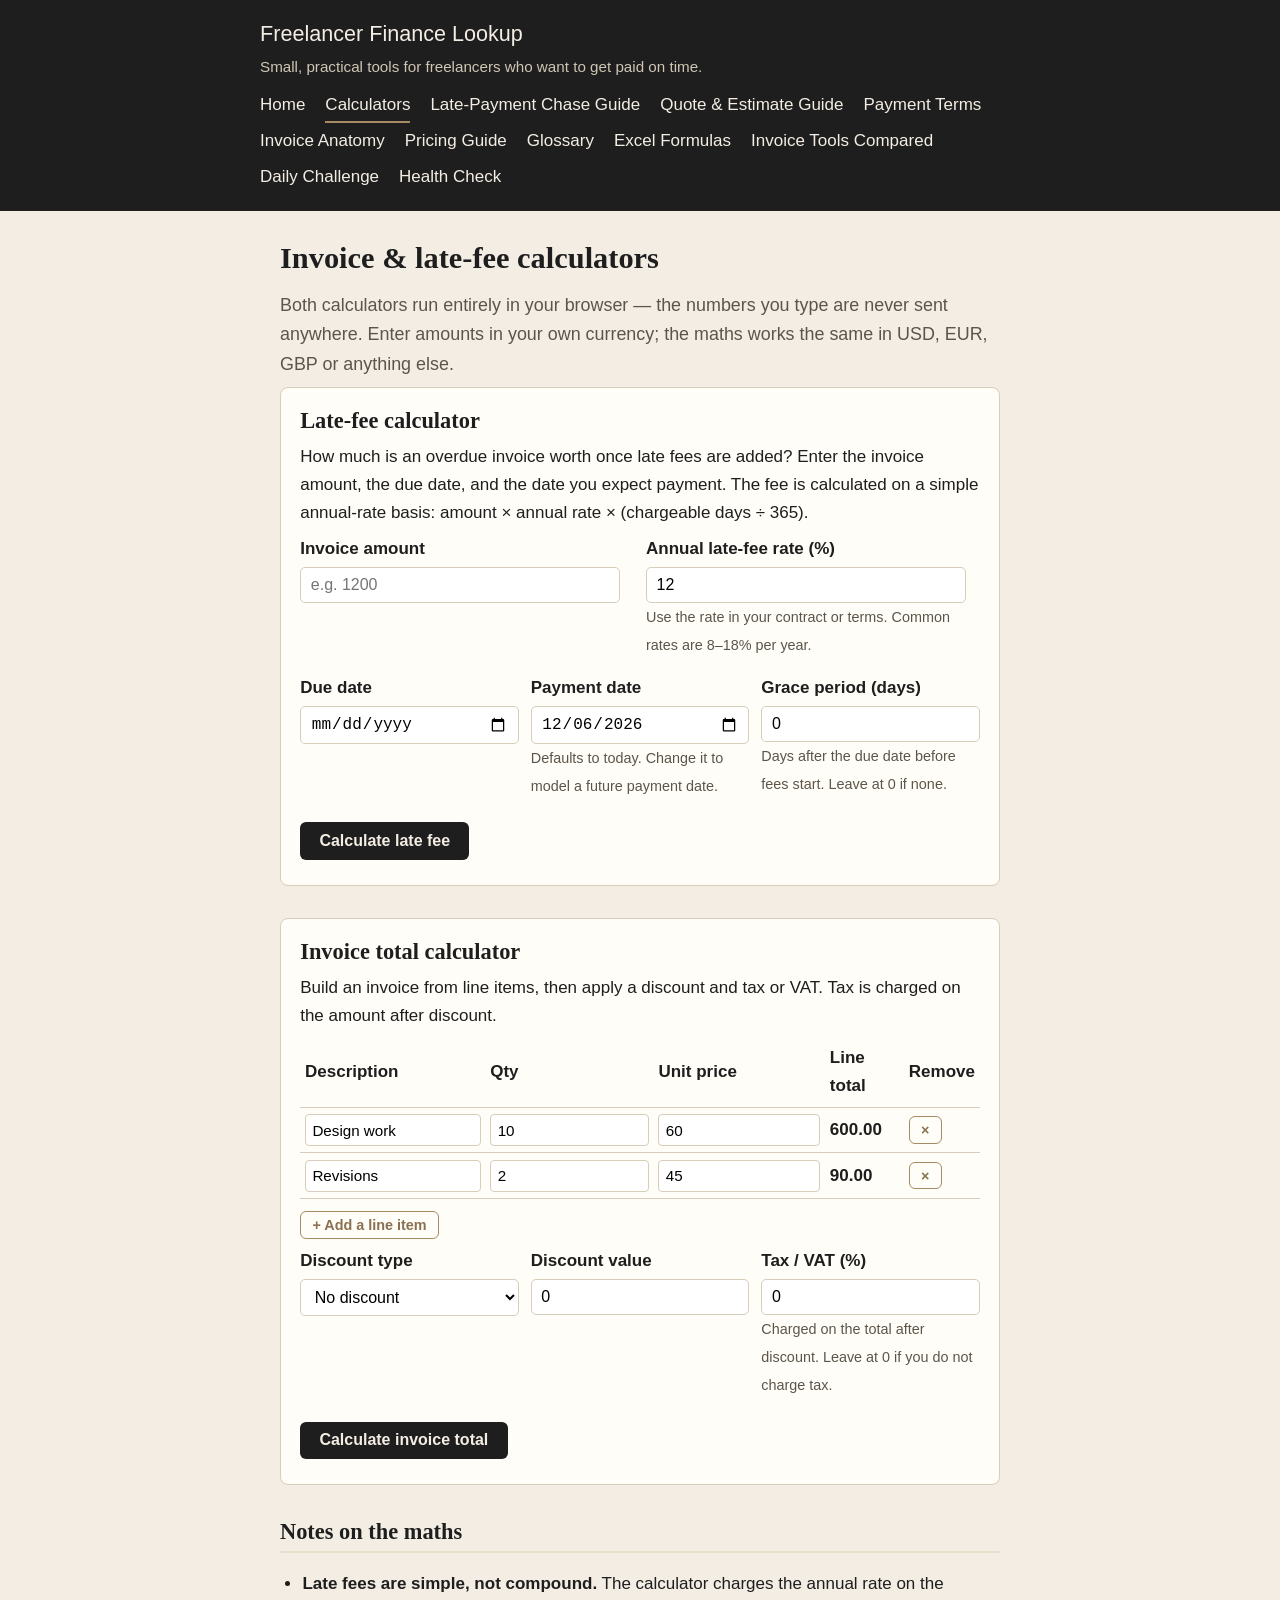
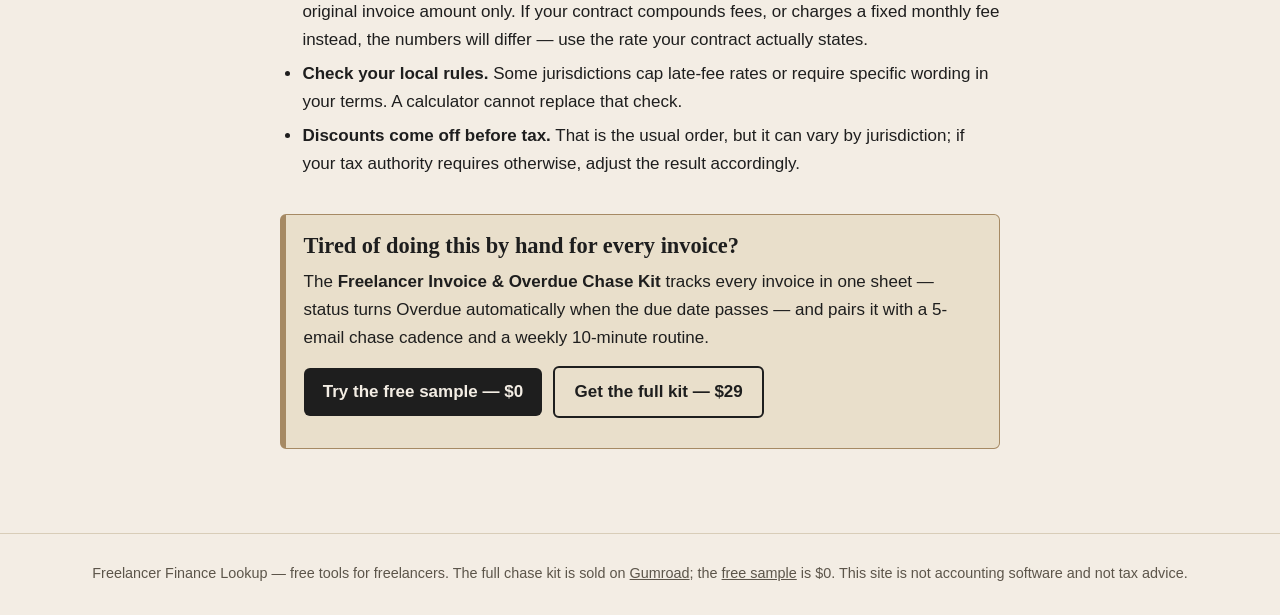
==== commit 9abcdd7e: "Add free invoice health check page; 12 pages total" ====
--- a/calculators.html
+++ b/calculators.html
@@ -24,6 +24,7 @@
       <a href="excel-formulas.html">Excel Formulas</a>
           <a href="invoice-tools-compared.html">Invoice Tools Compared</a>
       <a href="daily-challenge.html">Daily Challenge</a>
+      <a href="invoice-health-check.html">Health Check</a>
     </nav>
   </div>
 </header>
--- a/styles.css
+++ b/styles.css
@@ -264,3 +264,18 @@
   text-align: center;
 }
 .site-footer a { color: var(--muted); }
+
+/* --- Invoice health check --- */
+.check-list { list-style: none; padding: 0; }
+.check-list li {
+  background: var(--card);
+  border: 1px solid var(--border);
+  border-radius: 6px;
+  padding: 0.7rem 1rem;
+  margin-bottom: 0.6rem;
+}
+.check-list li.checked { border-left: 6px solid var(--green); }
+.check-list label { display: block; cursor: pointer; }
+.check-list input[type="checkbox"] { margin-right: 0.4rem; }
+.check-list .why { margin: 0.4rem 0 0 1.5rem; font-size: 0.92rem; color: var(--muted); }
+.check-list li.checked .why { display: none; }
